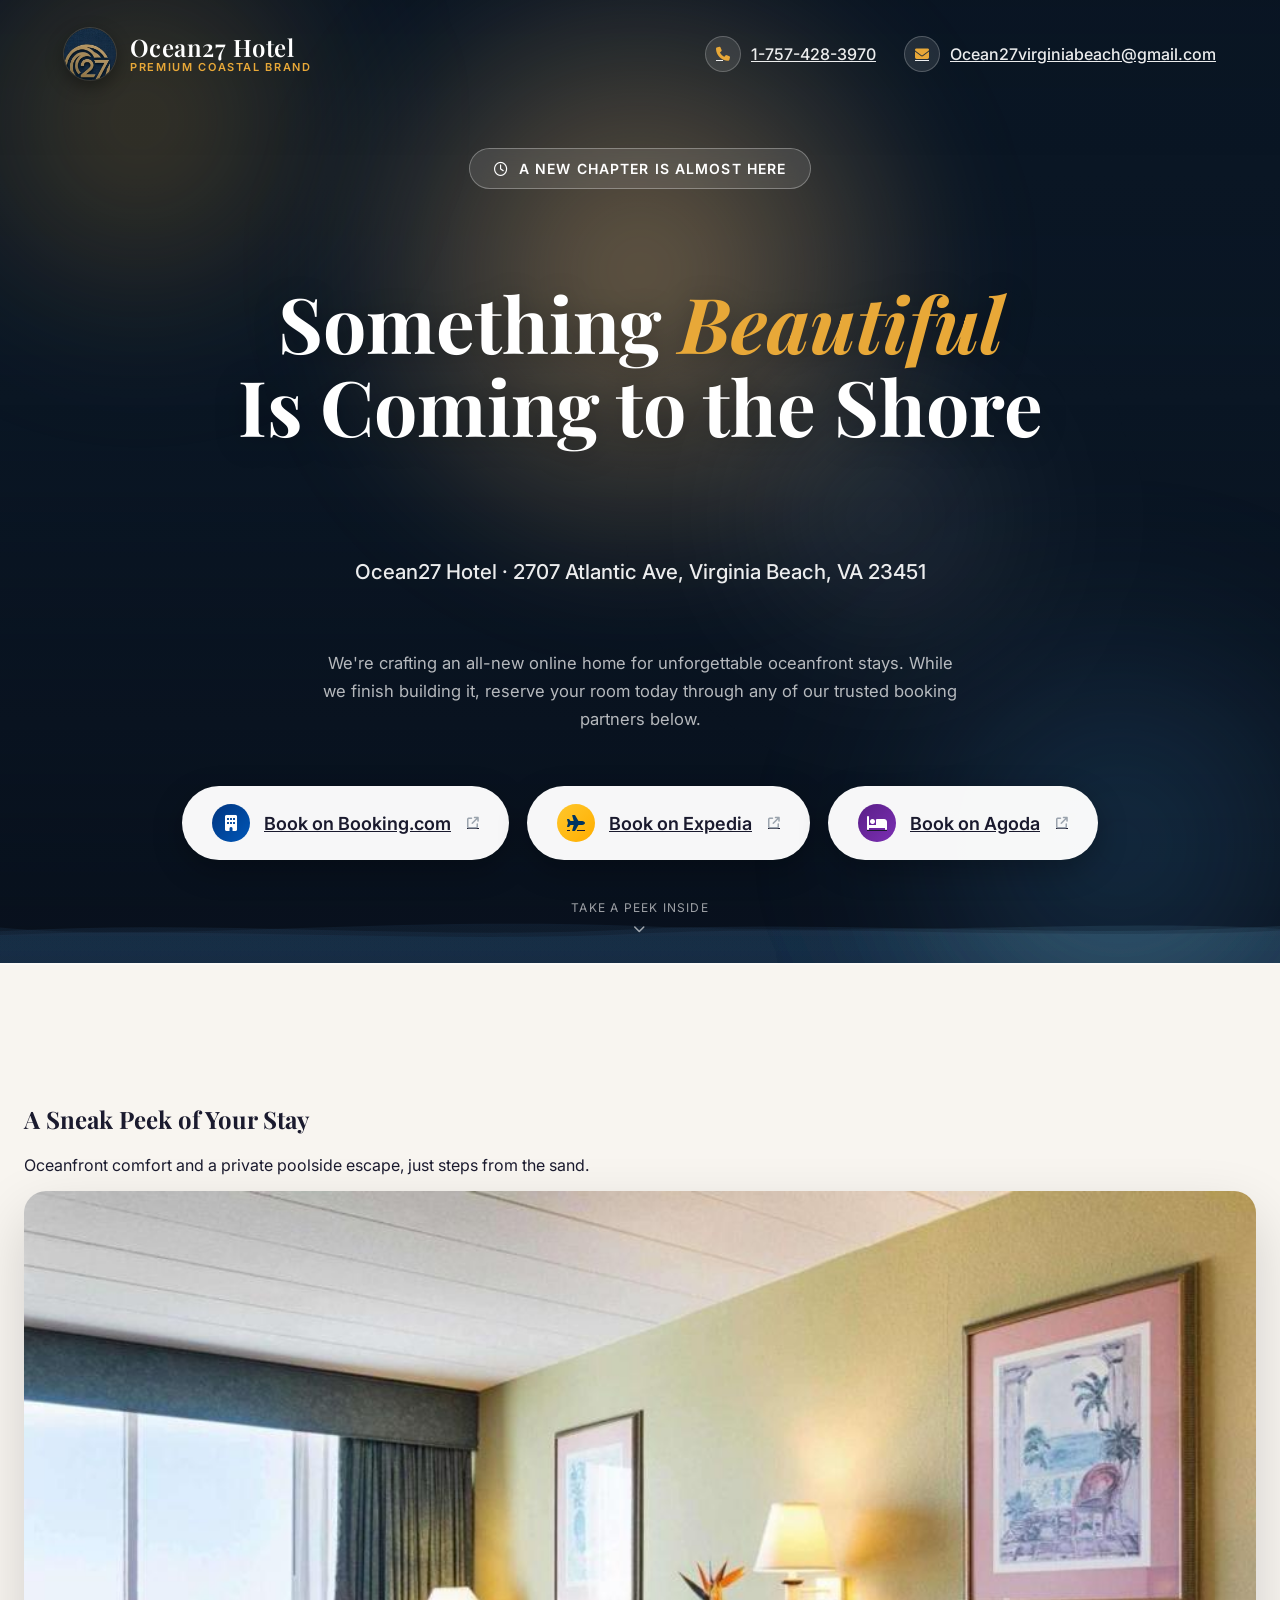
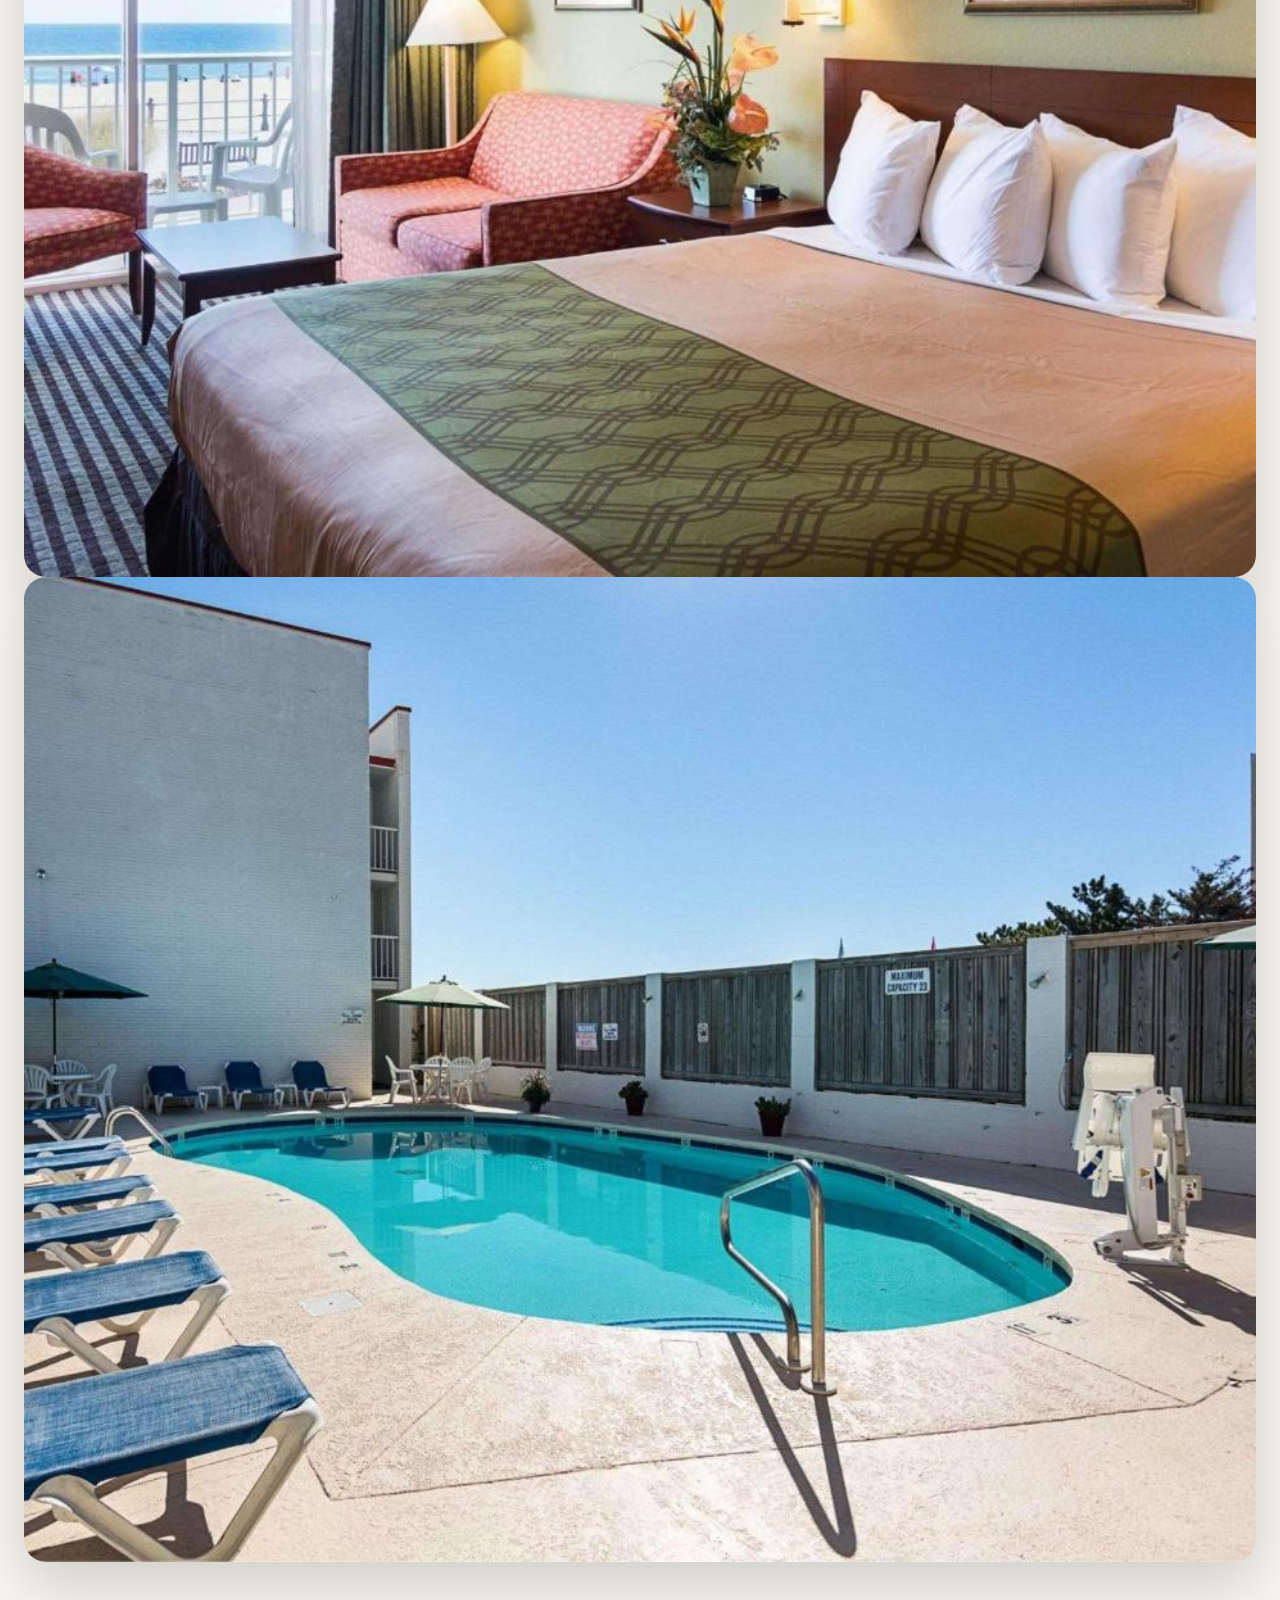
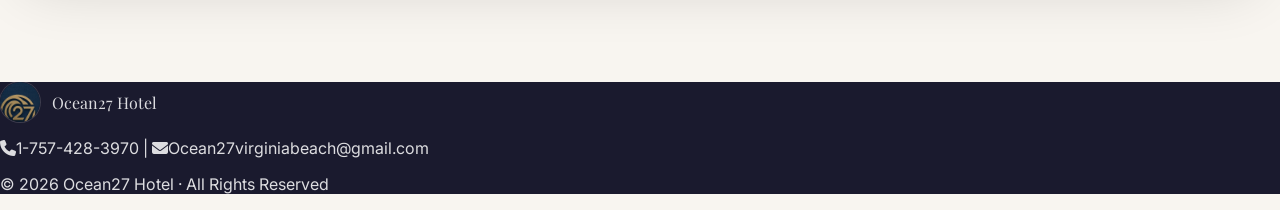
==== coming-soon.html @ dec9ed4b "Initial commit: Ocean27 Hotel website Static multi-page hotel site (home, rooms, facilities, house r" ====
<!DOCTYPE html>
<html lang="en">
<head>
  <meta charset="UTF-8" />
  <meta name="viewport" content="width=device-width, initial-scale=1.0" />
  <title>Coming Soon | Ocean27 Hotel</title>
  <meta name="description" content="Ocean27 Hotel's new website is coming soon. Book your stay today on Booking.com, Expedia, or Agoda." />

  <link rel="preconnect" href="https://fonts.googleapis.com">
  <link rel="preconnect" href="https://images.unsplash.com">
  <link href="https://fonts.googleapis.com/css2?family=Playfair+Display:wght@500;600;700&family=Inter:wght@400;500;600;700&display=swap" rel="stylesheet">
  <link rel="stylesheet" href="https://cdnjs.cloudflare.com/ajax/libs/font-awesome/6.5.1/css/all.min.css">
  <script src="https://cdn.tailwindcss.com"></script>
  <link rel="stylesheet" href="css/style.css">

  <style>
    html, body { overflow-x: hidden; max-width: 100%; }

    /* ---------- Hero ---------- */
    .cs-hero {
      position: relative;
      min-height: 100vh;
      display: flex;
      flex-direction: column;
      background: #0c1c2c;
    }
    .cs-hero-media {
      position: absolute;
      inset: 0;
      width: 100%;
      height: 100%;
      object-fit: cover;
      animation: csKenBurns 24s ease-in-out infinite alternate;
      will-change: transform;
    }
    @keyframes csKenBurns {
      0%   { transform: scale(1) translate(0, 0); }
      100% { transform: scale(1.12) translate(-1.5%, -1.5%); }
    }
    .cs-hero-overlay {
      position: absolute;
      inset: 0;
      background: linear-gradient(180deg, rgba(8,16,28,0.55) 0%, rgba(8,16,28,0.45) 35%, rgba(8,16,28,0.75) 75%, rgba(8,16,28,0.94) 100%);
    }

    /* ---------- Animated background blobs ---------- */
    .cs-blobs {
      position: absolute;
      inset: 0;
      overflow: hidden;
      z-index: 1;
      pointer-events: none;
    }
    .cs-blob {
      position: absolute;
      border-radius: 50%;
      filter: blur(60px);
      opacity: 0.45;
      mix-blend-mode: screen;
    }
    .cs-blob-gold {
      width: 480px;
      height: 480px;
      background: radial-gradient(circle, rgba(232,168,56,0.55), transparent 70%);
      top: -120px;
      left: -100px;
      animation: csDriftA 26s ease-in-out infinite alternate;
    }
    .cs-blob-blue {
      width: 560px;
      height: 560px;
      background: radial-gradient(circle, rgba(64,140,200,0.5), transparent 70%);
      bottom: -160px;
      right: -120px;
      animation: csDriftB 30s ease-in-out infinite alternate;
    }
    .cs-blob-soft {
      width: 360px;
      height: 360px;
      background: radial-gradient(circle, rgba(255,255,255,0.25), transparent 70%);
      top: 35%;
      left: 55%;
      animation: csDriftC 22s ease-in-out infinite alternate;
    }
    @keyframes csDriftA {
      0%   { transform: translate(0, 0) scale(1); }
      100% { transform: translate(80px, 60px) scale(1.15); }
    }
    @keyframes csDriftB {
      0%   { transform: translate(0, 0) scale(1); }
      100% { transform: translate(-70px, -50px) scale(1.1); }
    }
    @keyframes csDriftC {
      0%   { transform: translate(0, 0) scale(1); }
      100% { transform: translate(-60px, 40px) scale(1.2); }
    }

    /* ---------- Floating particles ---------- */
    .cs-particles {
      position: absolute;
      inset: 0;
      z-index: 2;
      pointer-events: none;
      overflow: hidden;
    }
    .cs-particle {
      position: absolute;
      bottom: -20px;
      width: 5px;
      height: 5px;
      border-radius: 50%;
      background: rgba(255, 255, 255, 0.55);
      box-shadow: 0 0 6px 1px rgba(255,255,255,0.4);
      animation: csFloatUp linear infinite;
    }
    @keyframes csFloatUp {
      0% { transform: translateY(0) translateX(0); opacity: 0; }
      8% { opacity: 0.8; }
      90% { opacity: 0.5; }
      100% { transform: translateY(-110vh) translateX(20px); opacity: 0; }
    }

    /* ---------- Flowing water waves ---------- */
    .cs-waves {
      position: absolute;
      left: 0;
      bottom: -2px;
      width: 100%;
      height: 90px;
      z-index: 3;
      overflow: hidden;
      pointer-events: none;
      mix-blend-mode: soft-light;
    }
    .cs-wave-track {
      position: absolute;
      bottom: 0;
      left: 0;
      width: 200%;
      height: 100%;
      display: flex;
      will-change: transform;
    }
    .cs-wave-track svg {
      width: 50%;
      height: 100%;
      flex-shrink: 0;
      display: block;
    }
    .cs-wave-back {
      opacity: 0.3;
      animation: csWaveScrollSlow 26s linear infinite;
    }
    .cs-wave-mid {
      opacity: 0.35;
      animation: csWaveScroll 17s linear infinite reverse;
    }
    .cs-wave-front {
      opacity: 0.45;
      animation: csWaveScrollSlow 11s linear infinite;
    }
    @keyframes csWaveScroll {
      from { transform: translateX(0); }
      to   { transform: translateX(-50%); }
    }
    @keyframes csWaveScrollSlow {
      from { transform: translateX(0); }
      to   { transform: translateX(-50%); }
    }

    body.cs-paused .cs-wave-track { animation-play-state: paused !important; }
    @media (prefers-reduced-motion: reduce) {
      .cs-wave-track { animation: none !important; }
    }
    @media (max-width: 640px) {
      .cs-waves { height: 90px; }
    }

    /* ---------- Glow pulse (Dribbble-style breathing light) ---------- */
    .cs-glow {
      position: absolute;
      top: 28%;
      left: 50%;
      width: 760px;
      height: 760px;
      transform: translate(-50%, -50%) scale(1);
      background: radial-gradient(circle, rgba(255, 198, 120, 0.4), transparent 62%);
      filter: blur(50px);
      z-index: 1;
      pointer-events: none;
      animation: csGlowPulse 9s ease-in-out infinite;
      will-change: transform, opacity;
    }
    @keyframes csGlowPulse {
      0%, 100% { transform: translate(-50%, -50%) scale(1); opacity: 0.55; }
      50%      { transform: translate(-50%, -50%) scale(1.18); opacity: 0.9; }
    }

    body.cs-paused .cs-hero-media,
    body.cs-paused .cs-blob,
    body.cs-paused .cs-particle,
    body.cs-paused .cs-glow {
      animation-play-state: paused !important;
    }

    @media (prefers-reduced-motion: reduce) {
      .cs-hero-media, .cs-blob, .cs-particle, .cs-glow { animation: none !important; }
    }

    @media (max-width: 640px) {
      .cs-blob { filter: blur(36px); }
      .cs-blob-soft { display: none; }
      .cs-glow { width: 480px; height: 480px; filter: blur(34px); }
    }

    /* ---------- Top bar ---------- */
    .cs-topbar {
      position: relative;
      z-index: 20;
      display: flex;
      align-items: center;
      justify-content: space-between;
      padding: 28px 5vw;
    }
    .cs-brand {
      display: flex;
      align-items: center;
      gap: 14px;
    }
    .cs-brand-icon {
      width: 52px;
      height: 52px;
      border-radius: 50%;
      box-shadow: 0 6px 18px rgba(0,0,0,0.4), 0 0 0 1px rgba(255,255,255,0.15);
      flex-shrink: 0;
    }
    .cs-brand-name {
      font-family: 'Playfair Display', serif;
      font-size: 24px;
      font-weight: 600;
      color: #fff;
      letter-spacing: 0.02em;
      line-height: 1.1;
    }
    .cs-brand-tagline {
      font-size: 11px;
      text-transform: uppercase;
      letter-spacing: 0.15em;
      color: var(--gold);
      font-weight: 600;
    }
    .cs-topbar-contact {
      display: flex;
      align-items: center;
      gap: 28px;
    }
    .cs-topbar-item {
      display: flex;
      align-items: center;
      gap: 10px;
      color: rgba(255,255,255,0.92);
      font-size: 16px;
      font-weight: 500;
      white-space: nowrap;
    }
    .cs-topbar-icon {
      width: 36px;
      height: 36px;
      border-radius: 50%;
      background: rgba(255,255,255,0.1);
      border: 1px solid rgba(255,255,255,0.22);
      display: flex;
      align-items: center;
      justify-content: center;
      color: var(--gold);
      font-size: 14px;
      flex-shrink: 0;
    }

    /* ---------- Hero center content ---------- */
    .cs-hero-main {
      position: relative;
      z-index: 10;
      flex: 1;
      display: flex;
      flex-direction: column;
      align-items: center;
      justify-content: center;
      text-align: center;
      padding: 40px 24px;
      gap: 28px;
    }
    .cs-badge {
      display: inline-flex;
      align-items: center;
      gap: 10px;
      background: rgba(255,255,255,0.1);
      border: 1px solid rgba(255,255,255,0.3);
      color: #fff;
      padding: 11px 24px;
      border-radius: 50px;
      font-size: 14px;
      font-weight: 600;
      letter-spacing: 0.08em;
      text-transform: uppercase;
      backdrop-filter: blur(8px);
    }
    .cs-headline {
      font-family: 'Playfair Display', serif;
      color: #fff;
      font-weight: 700;
      line-height: 1.08;
      font-size: clamp(40px, 6vw, 84px);
      max-width: 1000px;
      text-shadow: 0 4px 30px rgba(0,0,0,0.3);
    }
    .cs-headline em {
      font-style: italic;
      color: var(--gold);
    }
    .cs-subline {
      color: rgba(255,255,255,0.92);
      font-size: clamp(18px, 1.6vw, 24px);
      font-weight: 500;
      max-width: 720px;
    }
    .cs-desc {
      color: rgba(255,255,255,0.7);
      font-size: clamp(16px, 1.3vw, 19px);
      max-width: 640px;
      line-height: 1.7;
    }

    .cs-channels {
      display: flex;
      flex-wrap: wrap;
      justify-content: center;
      gap: 18px;
      margin-top: 8px;
    }
    .cs-channel-btn {
      display: flex;
      align-items: center;
      gap: 14px;
      background: rgba(255,255,255,0.97);
      color: var(--dark);
      padding: 18px 30px;
      border-radius: 50px;
      font-weight: 600;
      font-size: 18px;
      transition: transform 0.25s ease, box-shadow 0.25s ease;
      box-shadow: 0 10px 30px rgba(0,0,0,0.28);
    }
    .cs-channel-btn:hover {
      transform: translateY(-4px);
      box-shadow: 0 18px 40px rgba(0,0,0,0.32);
    }
    .cs-channel-icon {
      width: 38px;
      height: 38px;
      border-radius: 50%;
      display: flex;
      align-items: center;
      justify-content: center;
      font-size: 16px;
      color: #fff;
      flex-shrink: 0;
    }
    .icon-bdc { background: linear-gradient(135deg, #003580, #0057b8); }
    .icon-expedia { background: linear-gradient(135deg, #ffc72c, #ffae00); color: #00355f; }
    .icon-agoda { background: linear-gradient(135deg, #5a1f88, #7b2fb3); }
    .cs-channel-arrow {
      font-size: 12px;
      color: #9aa3ad;
      margin-left: 2px;
    }

    .cs-scroll-cue {
      position: relative;
      z-index: 10;
      display: flex;
      flex-direction: column;
      align-items: center;
      gap: 8px;
      color: rgba(255,255,255,0.6);
      font-size: 12px;
      letter-spacing: 0.1em;
      text-transform: uppercase;
      padding-bottom: 28px;
    }
    .cs-scroll-cue i { animation: csBounce 2s ease-in-out infinite; }
    @keyframes csBounce {
      0%, 100% { transform: translateY(0); }
      50% { transform: translateY(6px); }
    }

    /* ---------- Gallery ---------- */
    .cs-gallery {
      padding: 120px 24px;
      background: var(--sand);
    }
    .cs-photo {
      border-radius: 22px;
      overflow: hidden;
      box-shadow: 0 24px 60px rgba(0,0,0,0.16);
    }
    .cs-photo img {
      width: 100%;
      height: 100%;
      object-fit: cover;
      display: block;
      transition: transform 0.5s ease;
    }
    .cs-photo:hover img { transform: scale(1.05); }

    /* ---------- Footer ---------- */
    .cs-footer-brand {
      display: flex;
      align-items: center;
      gap: 12px;
    }
    .cs-footer-icon {
      width: 40px;
      height: 40px;
      border-radius: 50%;
      box-shadow: 0 0 0 1px rgba(255,255,255,0.15);
    }

    @media (max-width: 768px) {
      .cs-topbar { flex-direction: column; gap: 18px; padding: 24px 6vw; }
      .cs-topbar-contact { flex-direction: column; gap: 12px; }
    }
  </style>
</head>
<body>

  <!-- ===================== HERO ===================== -->
  <section class="cs-hero">
    <img
      src="https://images.unsplash.com/photo-1507525428034-b723cf961d3e?w=1600"
      srcset="https://images.unsplash.com/photo-1507525428034-b723cf961d3e?w=800 800w,
              https://images.unsplash.com/photo-1507525428034-b723cf961d3e?w=1600 1600w,
              https://images.unsplash.com/photo-1507525428034-b723cf961d3e?w=2400 2400w"
      sizes="100vw"
      alt="Ocean27 Hotel oceanfront view in Virginia Beach"
      class="cs-hero-media"
      width="1600"
      height="950"
      fetchpriority="high"
      decoding="async"
    />
    <div class="cs-hero-overlay"></div>
    <div class="cs-glow" aria-hidden="true"></div>

    <div class="cs-blobs" aria-hidden="true">
      <span class="cs-blob cs-blob-gold"></span>
      <span class="cs-blob cs-blob-blue"></span>
      <span class="cs-blob cs-blob-soft"></span>
    </div>
    <div class="cs-particles" id="csParticles" aria-hidden="true"></div>

    <!-- Top bar: brand left, contact right -->
    <div class="cs-topbar">
      <div class="cs-brand">
        <img src="images/logo-icon.png" alt="Ocean27 Hotel" class="cs-brand-icon" />
        <div>
          <div class="cs-brand-name">Ocean27 Hotel</div>
          <div class="cs-brand-tagline">Premium Coastal Brand</div>
        </div>
      </div>
      <div class="cs-topbar-contact">
        <a href="tel:+17574283970" class="cs-topbar-item">
          <span class="cs-topbar-icon"><i class="fa-solid fa-phone"></i></span>
          1-757-428-3970
        </a>
        <a href="mailto:Ocean27virginiabeach@gmail.com" class="cs-topbar-item">
          <span class="cs-topbar-icon"><i class="fa-solid fa-envelope"></i></span>
          Ocean27virginiabeach@gmail.com
        </a>
      </div>
    </div>

    <!-- Center content -->
    <div class="cs-hero-main" data-aos="fade-up">
      <span class="cs-badge"><i class="fa-regular fa-clock"></i> A New Chapter Is Almost Here</span>

      <h1 class="cs-headline">Something <em>Beautiful</em><br />Is Coming to the Shore</h1>

      <p class="cs-subline">Ocean27 Hotel &middot; 2707 Atlantic Ave, Virginia Beach, VA 23451</p>

      <p class="cs-desc">
        We're crafting an all-new online home for unforgettable oceanfront stays. While we finish building it,
        reserve your room today through any of our trusted booking partners below.
      </p>

      <div class="cs-channels">
        <a href="https://www.booking.com/hotel/us/econo-lodge-on-the-ocean.html" target="_blank" rel="noopener noreferrer" class="cs-channel-btn">
          <span class="cs-channel-icon icon-bdc"><i class="fa-solid fa-building"></i></span>
          Book on Booking.com
          <i class="fa-solid fa-arrow-up-right-from-square cs-channel-arrow"></i>
        </a>
        <a href="https://www.expedia.ca/Virginia-Beach-Hotels-Econo-Lodge-Virginia-Beach-On-The-Ocean.h14028.Hotel-Information" target="_blank" rel="noopener noreferrer" class="cs-channel-btn">
          <span class="cs-channel-icon icon-expedia"><i class="fa-solid fa-plane"></i></span>
          Book on Expedia
          <i class="fa-solid fa-arrow-up-right-from-square cs-channel-arrow"></i>
        </a>
        <a href="https://www.agoda.com/en-ca/econo-lodge-virginia-beach-on-the-ocean_2/hotel/virginia-beach-va-us.html" target="_blank" rel="noopener noreferrer" class="cs-channel-btn">
          <span class="cs-channel-icon icon-agoda"><i class="fa-solid fa-bed"></i></span>
          Book on Agoda
          <i class="fa-solid fa-arrow-up-right-from-square cs-channel-arrow"></i>
        </a>
      </div>
    </div>

    <div class="cs-scroll-cue">
      Take a Peek Inside
      <i class="fa-solid fa-chevron-down"></i>
    </div>

    <!-- Flowing water effect -->
    <div class="cs-waves" aria-hidden="true">
      <div class="cs-wave-track cs-wave-back">
        <svg viewBox="0 0 1200 120" preserveAspectRatio="none"><path d="M0,70 C150,90 350,55 600,68 C850,82 1050,58 1200,72 L1200,120 L0,120 Z" fill="#ffffff"></path></svg>
        <svg viewBox="0 0 1200 120" preserveAspectRatio="none"><path d="M0,70 C150,90 350,55 600,68 C850,82 1050,58 1200,72 L1200,120 L0,120 Z" fill="#ffffff"></path></svg>
      </div>
      <div class="cs-wave-track cs-wave-mid">
        <svg viewBox="0 0 1200 120" preserveAspectRatio="none"><path d="M0,75 C200,58 400,88 600,72 C800,60 1000,86 1200,68 L1200,120 L0,120 Z" fill="#ffffff"></path></svg>
        <svg viewBox="0 0 1200 120" preserveAspectRatio="none"><path d="M0,75 C200,58 400,88 600,72 C800,60 1000,86 1200,68 L1200,120 L0,120 Z" fill="#ffffff"></path></svg>
      </div>
      <div class="cs-wave-track cs-wave-front">
        <svg viewBox="0 0 1200 120" preserveAspectRatio="none"><path d="M0,80 C180,68 420,92 600,78 C780,65 1020,88 1200,74 L1200,120 L0,120 Z" fill="#ffffff"></path></svg>
        <svg viewBox="0 0 1200 120" preserveAspectRatio="none"><path d="M0,80 C180,68 420,92 600,78 C780,65 1020,88 1200,74 L1200,120 L0,120 Z" fill="#ffffff"></path></svg>
      </div>
    </div>
  </section>

  <!-- ===================== GALLERY ===================== -->
  <section class="cs-gallery">
    <div class="max-w-5xl mx-auto text-center mb-16" data-aos="fade-up">
      <h2 class="font-display text-4xl md:text-5xl text-[var(--blue)] mb-5">A Sneak Peek of Your Stay</h2>
      <p class="text-gray-600 text-xl max-w-2xl mx-auto">Oceanfront comfort and a private poolside escape, just steps from the sand.</p>
    </div>
    <div class="max-w-5xl mx-auto grid grid-cols-1 md:grid-cols-2 gap-10">
      <div class="cs-photo aspect-[4/3]" data-aos="fade-up">
        <img src="images/room.jpg" alt="Ocean27 Hotel oceanfront room" />
      </div>
      <div class="cs-photo aspect-[4/3]" data-aos="fade-up" data-aos-delay="100">
        <img src="images/pool.jpg" alt="Ocean27 Hotel poolside area" />
      </div>
    </div>
  </section>

  <!-- ===================== FOOTER ===================== -->
  <footer class="footer">
    <div class="max-w-[1600px] mx-auto px-6 py-14 flex flex-col items-center text-center gap-4">
      <div class="cs-footer-brand">
        <img src="images/logo-icon.png" alt="Ocean27 Hotel" class="cs-footer-icon" />
        <span class="font-display text-xl text-white">Ocean27 Hotel</span>
      </div>
      <p class="text-lg text-white/80">
        <i class="fa-solid fa-phone mr-2"></i>1-757-428-3970
        <span class="mx-3 text-white/30">|</span>
        <i class="fa-solid fa-envelope mr-2"></i>Ocean27virginiabeach@gmail.com
      </p>
      <p class="text-sm text-white/50 mt-2">© <span class="copyright-year">2026</span> Ocean27 Hotel &middot; All Rights Reserved</p>
    </div>
  </footer>

  <script src="https://unpkg.com/aos@2.3.1/dist/aos.js"></script>
  <script>
    if (window.AOS) AOS.init({ duration: 800, once: true, easing: "ease-out-cubic" });
    document.querySelectorAll(".copyright-year").forEach((el) => { el.textContent = new Date().getFullYear(); });

    // ---------- Floating particles (fewer on small/low-power screens) ----------
    const particleField = document.getElementById("csParticles");
    const prefersReducedMotion = window.matchMedia("(prefers-reduced-motion: reduce)").matches;

    if (particleField && !prefersReducedMotion) {
      const count = window.innerWidth < 640 ? 10 : window.innerWidth < 1024 ? 16 : 22;
      for (let i = 0; i < count; i++) {
        const p = document.createElement("span");
        p.className = "cs-particle";
        p.style.left = `${Math.random() * 100}%`;
        p.style.width = p.style.height = `${3 + Math.random() * 4}px`;
        p.style.animationDuration = `${14 + Math.random() * 12}s`;
        p.style.animationDelay = `${Math.random() * 14}s`;
        particleField.appendChild(p);
      }
    }

    // ---------- Pause decorative animations when tab is hidden (saves battery/CPU) ----------
    document.addEventListener("visibilitychange", () => {
      document.body.classList.toggle("cs-paused", document.hidden);
    });
  </script>
</body>
</html>
---- css/style.css ----
:root {
  --blue: #1a3c5e;
  --gold: #e8a838;
  --sand: #f8f5f0;
  --dark: #1a1a2e;
  --ease-fluid: cubic-bezier(0.32, 0.72, 0, 1);
  --ease-spring: cubic-bezier(0.16, 1, 0.3, 1);
}

* {
  box-sizing: border-box;
}

/* ---------- Scroll-following background ---------- */
#scrollBg {
  position: fixed;
  inset: 0;
  z-index: 45;
  overflow: hidden;
  pointer-events: none;
  mix-blend-mode: soft-light;
}

.scroll-blob {
  position: absolute;
  border-radius: 50%;
  filter: blur(90px);
  opacity: 0.55;
  will-change: transform;
  transition: transform 0.2s linear;
}

.blob-gold {
  top: -10%;
  left: -10%;
  width: 38vw;
  height: 38vw;
  background: var(--gold);
}

.blob-blue {
  bottom: -15%;
  right: -10%;
  width: 42vw;
  height: 42vw;
  background: var(--blue);
}

@media (prefers-reduced-motion: reduce) {
  .scroll-blob {
    transition: none;
  }
}

html {
  scroll-behavior: smooth;
}

body {
  font-family: "Inter", system-ui, sans-serif;
  color: var(--dark);
  background: var(--sand);
  margin: 0;
}

h1, h2, h3, h4,
.font-display {
  font-family: "Playfair Display", Georgia, serif;
}

/* ---------- Navbar ---------- */
.navbar {
  position: fixed;
  top: 0;
  left: 0;
  right: 0;
  z-index: 60;
  background: rgba(255, 255, 255, 0.85);
  backdrop-filter: blur(16px);
  padding: 32px 0;
  transition: all 450ms var(--ease-fluid);
  border-bottom: 1px solid transparent;
}

.navbar.scrolled {
  background: var(--blue);
  padding: 18px 0;
  box-shadow: 0 10px 30px -10px rgba(0, 0, 0, 0.35);
}

.navbar.scrolled .nav-link,
.navbar.scrolled .nav-logo {
  color: #fff;
}

.navbar.scrolled .nav-phone {
  color: rgba(255, 255, 255, 0.85);
}

.nav-logo {
  font-family: "Playfair Display", serif;
  font-size: 28px;
  font-weight: 600;
  color: var(--blue);
  transition: color 300ms var(--ease-fluid);
}

.nav-link {
  position: relative;
  font-size: 16px;
  font-weight: 500;
  color: var(--dark);
  padding: 8px 3px;
  transition: color 300ms var(--ease-fluid);
}

.nav-link::after {
  content: "";
  position: absolute;
  left: 0;
  bottom: -4px;
  height: 2px;
  width: 0;
  background: var(--gold);
  transition: width 350ms var(--ease-fluid);
}

.nav-link:hover::after {
  width: 100%;
}

.nav-link.active::after {
  width: 100%;
}

button,
.btn,
.field-input,
.dp-day:not(.dp-disabled),
.gallery-img,
.lightbox-btn,
.social-icon,
select,
a.btn {
  cursor: pointer;
}

.btn {
  display: inline-flex;
  align-items: center;
  gap: 10px;
  border-radius: 50px;
  font-size: 14px;
  font-weight: 600;
  letter-spacing: 0.02em;
  padding: 13px 26px;
  transition: transform 450ms var(--ease-fluid), box-shadow 450ms var(--ease-fluid), background 300ms var(--ease-fluid);
}

.btn:hover {
  filter: brightness(1.05);
}

.btn:focus-visible,
button:focus-visible,
.field-input:focus-visible {
  outline: 2px solid var(--gold);
  outline-offset: 2px;
}

.btn.border:hover {
  background: rgba(26, 60, 94, 0.06);
}

.btn:active {
  transform: scale(0.97);
}

.btn-gold {
  background: var(--gold);
  color: var(--dark);
  box-shadow: 0 10px 25px -10px rgba(232, 168, 56, 0.6);
}

.btn-gold:hover {
  box-shadow: 0 16px 35px -10px rgba(232, 168, 56, 0.75);
  transform: translateY(-2px);
}

.btn-outline {
  background: transparent;
  border: 1.5px solid rgba(255, 255, 255, 0.7);
  color: #fff;
}

.btn-outline:hover {
  background: rgba(255, 255, 255, 0.12);
  transform: translateY(-2px);
}

.btn-icon {
  width: 30px;
  height: 30px;
  border-radius: 50%;
  background: rgba(0, 0, 0, 0.08);
  display: inline-flex;
  align-items: center;
  justify-content: center;
  transition: transform 450ms var(--ease-fluid);
}

.btn-gold .btn-icon {
  background: rgba(0, 0, 0, 0.12);
}

.btn:hover .btn-icon {
  transform: translate(2px, -2px);
}

/* Mobile menu */
.mobile-menu {
  max-height: 0;
  overflow: hidden;
  transition: max-height 500ms var(--ease-spring);
}

.mobile-menu.open {
  max-height: 420px;
}

.hamburger-line {
  display: block;
  width: 24px;
  height: 2px;
  background: var(--dark);
  transition: transform 400ms var(--ease-fluid), opacity 400ms var(--ease-fluid);
}

.navbar.scrolled .hamburger-line {
  background: #fff;
}

.hamburger.open .line-1 {
  transform: translateY(7px) rotate(45deg);
}

.hamburger.open .line-2 {
  opacity: 0;
}

.hamburger.open .line-3 {
  transform: translateY(-7px) rotate(-45deg);
}

/* ---------- Double-bezel card shell ---------- */
.bezel {
  background: rgba(26, 60, 94, 0.04);
  border: 1px solid rgba(26, 60, 94, 0.08);
  border-radius: 24px;
  padding: 8px;
}

.bezel-inner {
  border-radius: 16px;
  background: #fff;
  box-shadow: inset 0 1px 1px rgba(255, 255, 255, 0.6);
  overflow: hidden;
}

.card-hover {
  transition: transform 500ms var(--ease-fluid), box-shadow 500ms var(--ease-fluid);
}

.card-hover:hover {
  transform: translateY(-8px);
  box-shadow: 0 30px 60px -25px rgba(26, 26, 46, 0.35);
}

/* ---------- Hero ---------- */
.hero {
  position: relative;
  min-height: 100vh;
  display: flex;
  align-items: center;
  overflow: hidden;
}

.hero-media {
  position: absolute;
  inset: 0;
  width: 100%;
  height: 100%;
  object-fit: cover;
}

.hero-overlay {
  position: absolute;
  inset: 0;
  background: linear-gradient(to bottom, rgba(0,0,0,0.15) 0%, rgba(0,0,0,0.45) 55%, rgba(0,0,0,0.8) 88%, rgba(0,0,0,0.92) 100%);
}

.hero-badge {
  display: inline-flex;
  align-items: center;
  gap: 8px;
  border-radius: 50px;
  padding: 8px 18px;
  font-size: 12px;
  letter-spacing: 0.12em;
  text-transform: uppercase;
  color: #fff;
  background: rgba(255, 255, 255, 0.1);
  border: 1px solid rgba(255, 255, 255, 0.25);
  backdrop-filter: blur(8px);
}

/* ---------- Booking bar ---------- */
.booking-bar {
  position: relative;
  z-index: 20;
  background: #fff;
  border-radius: 24px;
  box-shadow: 0 40px 80px -30px rgba(26, 26, 46, 0.45);
  margin: 28px auto 0;
  padding: 40px 28px 28px;
  border-top: 3px solid var(--gold);
}

@media (min-width: 769px) {
  .booking-bar {
    margin-top: -90px;
  }
}

@media (max-width: 768px) {
  .booking-bar {
    border-radius: 18px;
  }
}

.field-label {
  font-size: 11px;
  text-transform: uppercase;
  letter-spacing: 0.1em;
  color: rgba(26, 26, 46, 0.55);
  margin-bottom: 6px;
  display: block;
}

.field-input {
  width: 100%;
  border: 1.5px solid rgba(26, 26, 46, 0.12);
  border-radius: 12px;
  padding: 11px 14px;
  font-family: "Inter", sans-serif;
  font-size: 14px;
  color: var(--dark);
  background: var(--sand);
  transition: border-color 300ms var(--ease-fluid);
}

.field-input:focus {
  outline: none;
  border-color: var(--gold);
}

/* ---------- Score badge ---------- */
.score-badge {
  display: inline-flex;
  flex-direction: column;
  align-items: center;
  justify-content: center;
  background: var(--blue);
  color: #fff;
  border-radius: 12px;
  padding: 8px 14px;
  min-width: 56px;
}

/* ---------- Review cards ---------- */
.review-card {
  position: relative;
  background: #fff;
  border-radius: 20px;
  padding: 32px 28px 26px;
  box-shadow: 0 20px 45px -28px rgba(26, 26, 46, 0.25);
  transition: transform 450ms var(--ease-fluid), box-shadow 450ms var(--ease-fluid);
}

.review-card:hover {
  transform: translateY(-6px);
  box-shadow: 0 30px 60px -25px rgba(26, 26, 46, 0.3);
}

.review-quote-icon {
  position: absolute;
  top: 22px;
  right: 26px;
  font-size: 22px;
  color: rgba(232, 168, 56, 0.25);
}

.review-author {
  display: flex;
  align-items: center;
  gap: 12px;
  border-top: 1px solid rgba(26, 26, 46, 0.06);
  padding-top: 16px;
}

.review-avatar {
  width: 38px;
  height: 38px;
  border-radius: 50%;
  background: var(--blue);
  color: #fff;
  font-family: "Playfair Display", serif;
  font-weight: 600;
  display: flex;
  align-items: center;
  justify-content: center;
  flex-shrink: 0;
}

/* ---------- Footer ---------- */
.footer {
  background: var(--dark);
  color: rgba(255, 255, 255, 0.85);
}

.footer a {
  transition: color 300ms var(--ease-fluid);
}

.footer a:hover {
  color: var(--gold);
}

.social-icon {
  width: 38px;
  height: 38px;
  border-radius: 50%;
  background: rgba(255, 255, 255, 0.08);
  display: inline-flex;
  align-items: center;
  justify-content: center;
  transition: background 300ms var(--ease-fluid), transform 400ms var(--ease-fluid);
}

.social-icon:hover {
  background: var(--gold);
  color: var(--dark);
  transform: translateY(-3px);
}

/* ---------- Page hero banner (subpages) ---------- */
.page-banner {
  position: relative;
  margin-top: 0;
  height: 46vh;
  min-height: 320px;
  display: flex;
  align-items: center;
  justify-content: center;
  overflow: hidden;
}

.page-banner img {
  position: absolute;
  inset: 0;
  width: 100%;
  height: 100%;
  object-fit: cover;
}

.page-banner .hero-overlay {
  background: linear-gradient(to bottom, rgba(26,26,46,0.55), rgba(26,26,46,0.75));
}

/* ---------- Pills ---------- */
.pill {
  display: inline-flex;
  align-items: center;
  gap: 8px;
  border-radius: 50px;
  padding: 8px 16px;
  font-size: 13px;
  font-weight: 500;
  background: rgba(26, 60, 94, 0.06);
  color: var(--blue);
  border: 1px solid rgba(26, 60, 94, 0.12);
}

.pill-card {
  background: #fff;
  border-radius: 50px;
  padding: 4px;
  display: inline-flex;
}

/* ---------- Facility cards ---------- */
.facility-card {
  background: #fff;
  border: 1px solid rgba(26, 60, 94, 0.08);
  border-radius: 18px;
  padding: 28px 12px;
  text-align: center;
  transition: transform 450ms var(--ease-fluid), box-shadow 450ms var(--ease-fluid);
}

.facility-card:hover {
  transform: translateY(-4px);
  box-shadow: 0 20px 40px -20px rgba(26, 60, 94, 0.25);
}

.facility-icon {
  display: inline-flex;
  align-items: center;
  justify-content: center;
  width: 52px;
  height: 52px;
  border-radius: 50%;
  background: rgba(232, 168, 56, 0.12);
  color: var(--gold);
  font-size: 19px;
  margin-bottom: 14px;
}

.facility-card p {
  font-size: 14px;
  font-weight: 500;
  color: var(--blue);
}

/* ---------- Gallery + Lightbox ---------- */
.gallery-img {
  transition: transform 500ms var(--ease-fluid);
}

.gallery-img:hover {
  transform: scale(1.04);
}

.lightbox {
  position: fixed;
  inset: 0;
  z-index: 100;
  background: rgba(10, 12, 20, 0.92);
  display: none;
  align-items: center;
  justify-content: center;
}

.lightbox.open {
  display: flex;
}

.lightbox img {
  max-width: 88vw;
  max-height: 82vh;
  border-radius: 12px;
  opacity: 0;
  transform: scale(0.96);
  transition: opacity 350ms var(--ease-fluid), transform 350ms var(--ease-fluid);
}

.lightbox.open img {
  opacity: 1;
  transform: scale(1);
}

.lightbox-btn {
  position: absolute;
  width: 46px;
  height: 46px;
  border-radius: 50%;
  background: rgba(255, 255, 255, 0.1);
  color: #fff;
  display: flex;
  align-items: center;
  justify-content: center;
  transition: background 300ms var(--ease-fluid), transform 300ms var(--ease-fluid);
}

.lightbox-btn:hover {
  background: var(--gold);
  color: var(--dark);
}

.lightbox-close { top: 24px; right: 24px; }
.lightbox-prev { left: 24px; top: 50%; transform: translateY(-50%); }
.lightbox-next { right: 24px; top: 50%; transform: translateY(-50%); }

/* ---------- Date range picker ---------- */
.datepicker-pop {
  position: absolute;
  top: calc(100% + 10px);
  left: 0;
  z-index: 30;
  background: #fff;
  border-radius: 16px;
  box-shadow: 0 30px 60px -20px rgba(26, 26, 46, 0.35);
  padding: 18px;
  width: 300px;
  display: none;
}

.datepicker-pop.open {
  display: block;
}

.dp-header {
  display: flex;
  align-items: center;
  justify-content: space-between;
  margin-bottom: 12px;
}

.dp-header button {
  width: 28px;
  height: 28px;
  border-radius: 50%;
  display: inline-flex;
  align-items: center;
  justify-content: center;
  color: var(--blue);
  transition: background 250ms var(--ease-fluid);
}

.dp-header button:hover {
  background: rgba(26, 60, 94, 0.08);
}

.dp-grid {
  display: grid;
  grid-template-columns: repeat(7, 1fr);
  gap: 2px;
  text-align: center;
  font-size: 12px;
}

.dp-dow {
  color: rgba(26, 26, 46, 0.4);
  padding: 4px 0;
  font-weight: 600;
}

.dp-day {
  padding: 7px 0;
  border-radius: 8px;
  cursor: pointer;
  transition: background 200ms var(--ease-fluid), color 200ms var(--ease-fluid);
}

.dp-day:hover {
  background: rgba(232, 168, 56, 0.2);
}

.dp-day.dp-disabled {
  color: rgba(26, 26, 46, 0.25);
  cursor: not-allowed;
  pointer-events: none;
}

.dp-day.dp-selected {
  background: var(--gold);
  color: var(--dark);
  font-weight: 700;
}

.dp-day.dp-in-range {
  background: rgba(232, 168, 56, 0.25);
}

/* utility */
.section-pad {
  padding: 96px 0;
}

@media (max-width: 768px) {
  .section-pad {
    padding: 64px 0;
  }
}
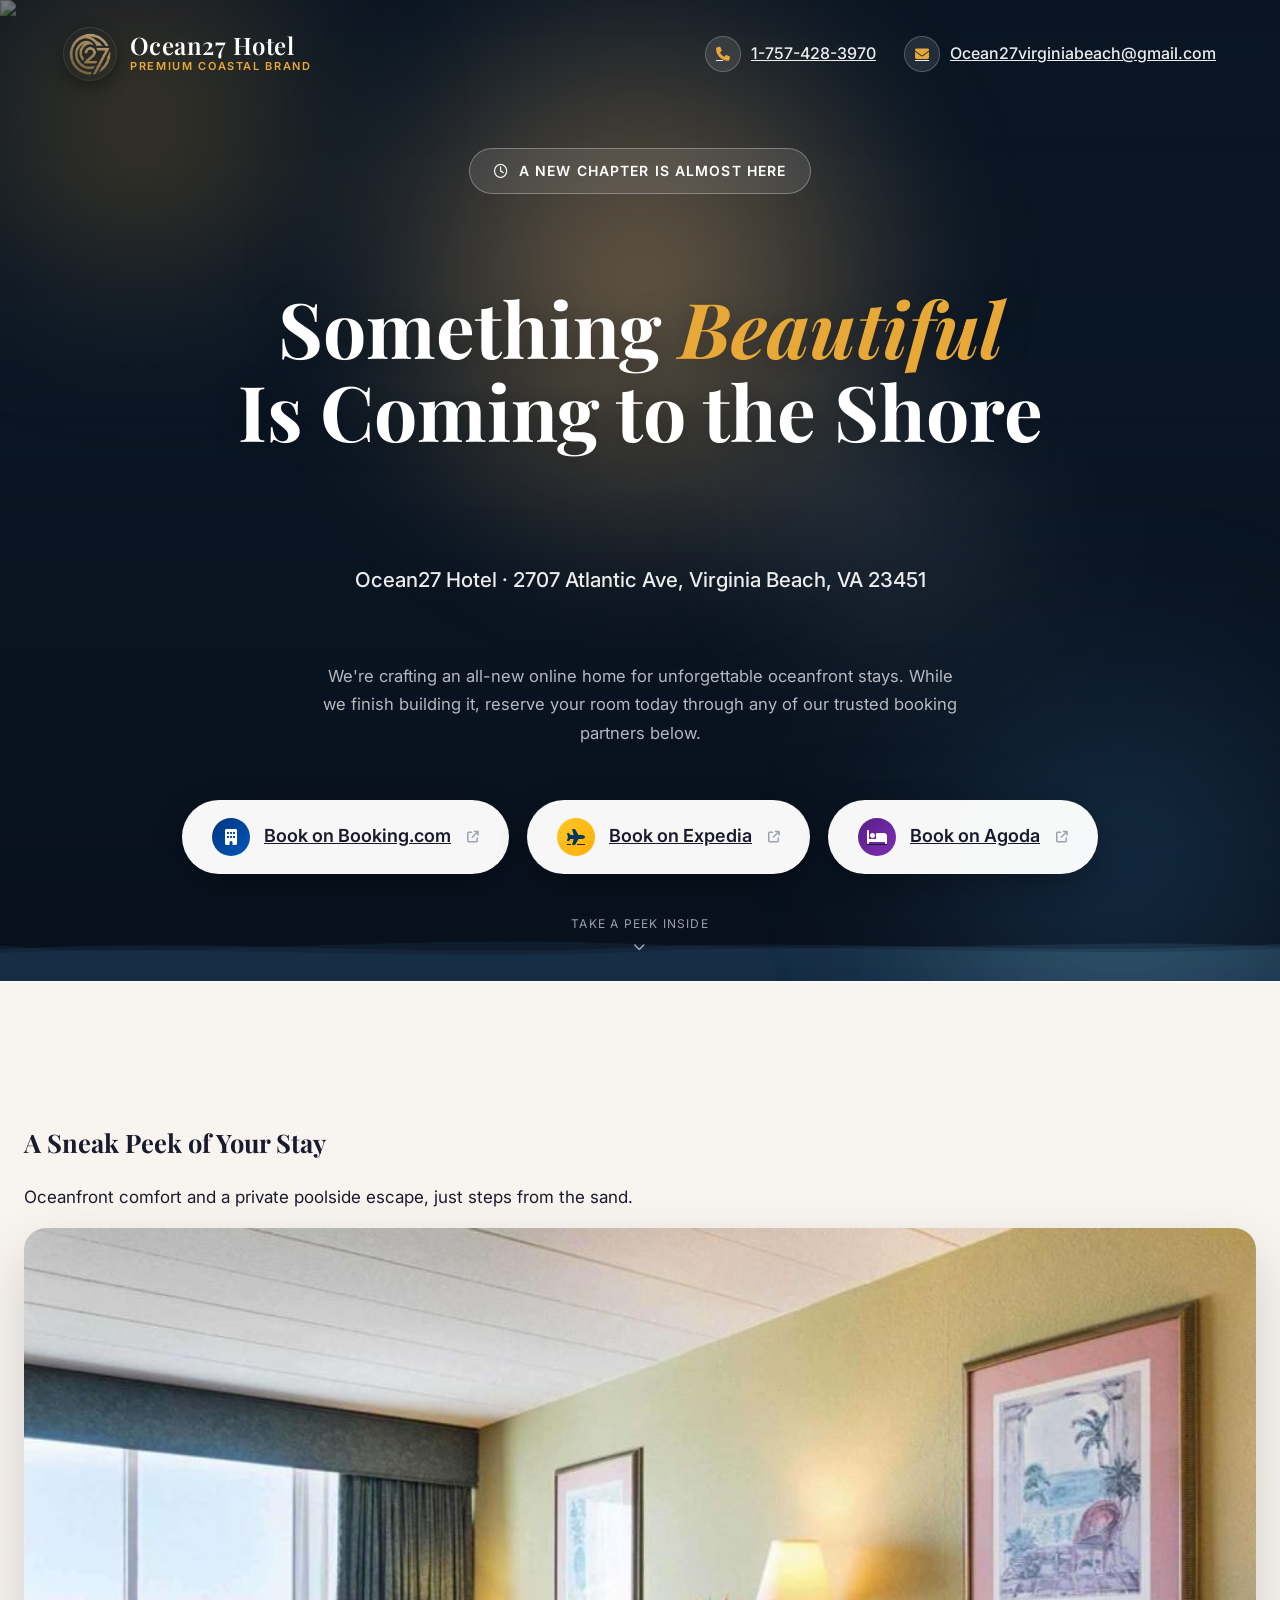
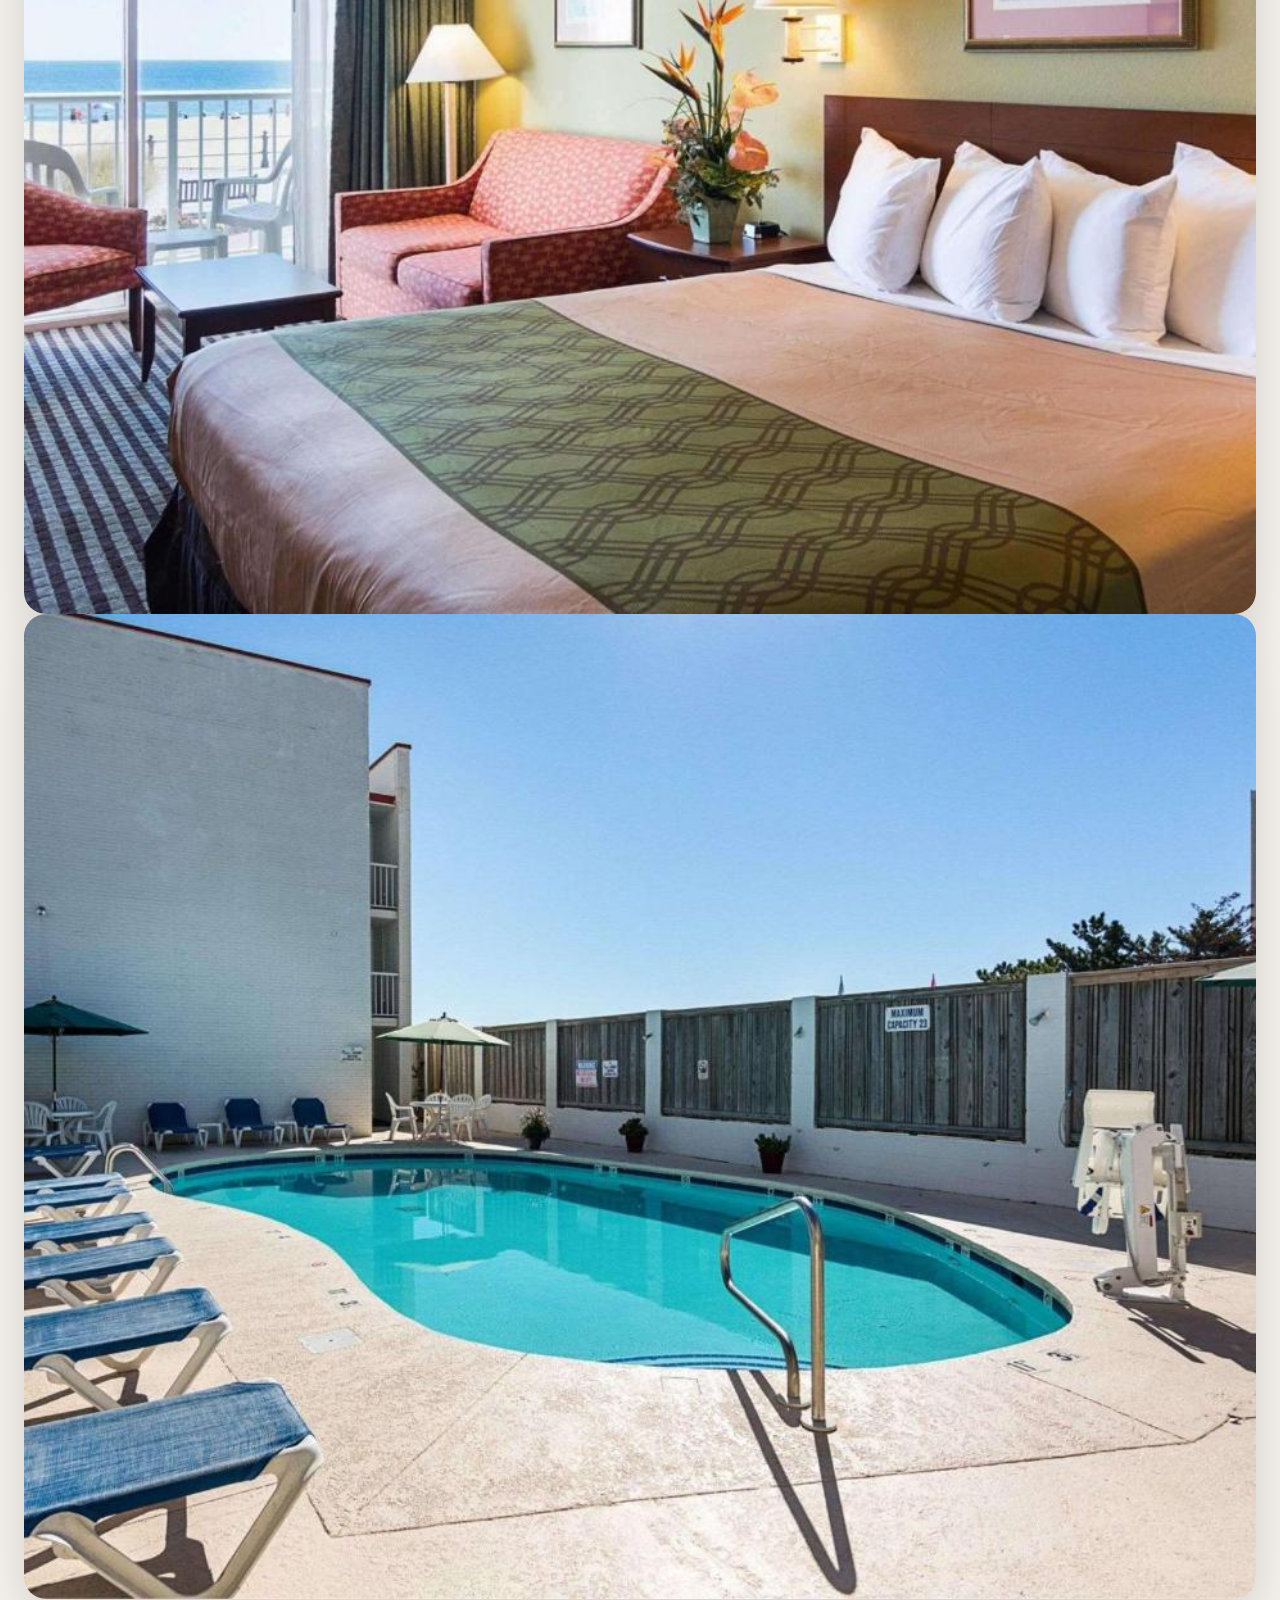
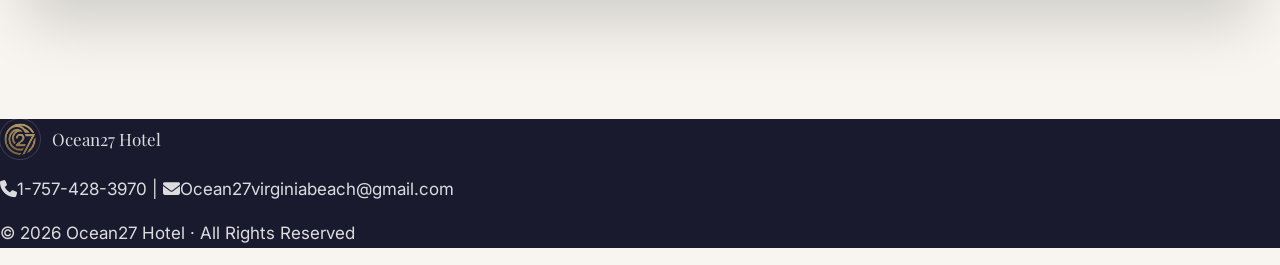
==== commit e3ff9721: "Add real photos, video hero, cursor light animation, SEO, and mobile polish - Real logo (transparent" ====
--- a/coming-soon.html
+++ b/coming-soon.html
@@ -11,7 +11,7 @@
   <link href="https://fonts.googleapis.com/css2?family=Playfair+Display:wght@500;600;700&family=Inter:wght@400;500;600;700&display=swap" rel="stylesheet">
   <link rel="stylesheet" href="https://cdnjs.cloudflare.com/ajax/libs/font-awesome/6.5.1/css/all.min.css">
   <script src="https://cdn.tailwindcss.com"></script>
-  <link rel="stylesheet" href="css/style.css">
+  <link rel="stylesheet" href="css/style.css?v=8">
 
   <style>
     html, body { overflow-x: hidden; max-width: 100%; }
--- a/css/style.css
+++ b/css/style.css
@@ -54,6 +54,25 @@
 
 html {
   scroll-behavior: smooth;
+  font-size: 17px;
+}
+
+#two-double-beds,
+#king-oceanfront,
+#room-list {
+  scroll-margin-top: 110px;
+}
+
+@media (max-width: 768px) {
+  html {
+    font-size: 16px;
+  }
+}
+
+@media (min-width: 1440px) {
+  html {
+    font-size: 18.5px;
+  }
 }
 
 body {
@@ -61,6 +80,7 @@
   color: var(--dark);
   background: var(--sand);
   margin: 0;
+  line-height: 1.6;
 }
 
 h1, h2, h3, h4,
@@ -107,7 +127,7 @@
 
 .nav-link {
   position: relative;
-  font-size: 16px;
+  font-size: 18px;
   font-weight: 500;
   color: var(--dark);
   padding: 8px 3px;
@@ -146,6 +166,8 @@
 }
 
 .btn {
+  position: relative;
+  z-index: 1;
   display: inline-flex;
   align-items: center;
   gap: 10px;
@@ -176,6 +198,14 @@
   transform: scale(0.97);
 }
 
+@media (max-width: 420px) {
+  .btn {
+    padding: 13px 16px;
+    font-size: 13px;
+    white-space: nowrap;
+  }
+}
+
 .btn-gold {
   background: var(--gold);
   color: var(--dark);
@@ -199,18 +229,10 @@
 }
 
 .btn-icon {
-  width: 30px;
-  height: 30px;
-  border-radius: 50%;
-  background: rgba(0, 0, 0, 0.08);
   display: inline-flex;
   align-items: center;
   justify-content: center;
   transition: transform 450ms var(--ease-fluid);
-}
-
-.btn-gold .btn-icon {
-  background: rgba(0, 0, 0, 0.12);
 }
 
 .btn:hover .btn-icon {
@@ -291,12 +313,43 @@
   width: 100%;
   height: 100%;
   object-fit: cover;
+  animation: heroPan 30s ease-in-out infinite alternate;
+  will-change: transform;
+}
+
+@keyframes heroPan {
+  0%   { transform: scale(1) translate(0, 0); }
+  100% { transform: scale(1.06) translate(-1%, -1%); }
+}
+
+@media (prefers-reduced-motion: reduce) {
+  .hero-media { animation: none; }
 }
 
 .hero-overlay {
   position: absolute;
   inset: 0;
   background: linear-gradient(to bottom, rgba(0,0,0,0.15) 0%, rgba(0,0,0,0.45) 55%, rgba(0,0,0,0.8) 88%, rgba(0,0,0,0.92) 100%);
+}
+
+/* ---------- Site-wide cursor light leak ---------- */
+#siteLight {
+  position: fixed;
+  inset: 0;
+  z-index: 9999;
+  pointer-events: none;
+  opacity: 0;
+  transition: opacity 700ms var(--ease-fluid);
+  mix-blend-mode: soft-light;
+  background:
+    radial-gradient(circle 380px at var(--lx, 50%) var(--ly, 40%), rgba(232, 168, 56, 0.55) 0%, rgba(232, 168, 56, 0.18) 38%, rgba(232, 168, 56, 0) 72%),
+    radial-gradient(circle 700px at var(--lx, 50%) var(--ly, 40%), rgba(255, 255, 255, 0.10) 0%, rgba(255, 255, 255, 0) 70%);
+}
+
+#siteLight.active { opacity: 1; }
+
+@media (prefers-reduced-motion: reduce), (hover: none) {
+  #siteLight { display: none; }
 }
 
 .hero-badge {
@@ -364,6 +417,22 @@
   border-color: var(--gold);
 }
 
+/* ---------- Intent glow: highlights the field the user is actively using ---------- */
+.field-glow {
+  position: relative;
+  border-radius: 14px;
+  transition: box-shadow 350ms var(--ease-fluid);
+}
+
+.field-glow.active {
+  box-shadow: 0 0 0 4px rgba(232, 168, 56, 0.18), 0 0 28px 4px rgba(232, 168, 56, 0.35);
+}
+
+.field-glow.active .field-input,
+.field-glow.active #dateRangeBtn {
+  border-color: var(--gold);
+}
+
 /* ---------- Score badge ---------- */
 .score-badge {
   display: inline-flex;
@@ -481,10 +550,10 @@
 .pill {
   display: inline-flex;
   align-items: center;
-  gap: 8px;
+  gap: 10px;
   border-radius: 50px;
-  padding: 8px 16px;
-  font-size: 13px;
+  padding: 12px 22px;
+  font-size: 16px;
   font-weight: 500;
   background: rgba(26, 60, 94, 0.06);
   color: var(--blue);
@@ -682,3 +751,162 @@
     padding: 64px 0;
   }
 }
+
+/* ---------- Booking Modal ---------- */
+.booking-modal {
+  position: fixed;
+  inset: 0;
+  z-index: 200;
+  display: none;
+  align-items: center;
+  justify-content: center;
+  padding: 20px;
+}
+
+.booking-modal.open {
+  display: flex;
+}
+
+.booking-modal-backdrop {
+  position: absolute;
+  inset: 0;
+  background: rgba(26, 26, 46, 0.6);
+  backdrop-filter: blur(4px);
+}
+
+.booking-modal-card {
+  position: relative;
+  background: #fff;
+  border-radius: 20px;
+  max-width: 540px;
+  width: 100%;
+  max-height: 90vh;
+  overflow-y: auto;
+  padding: 32px;
+  box-shadow: 0 30px 60px -20px rgba(0, 0, 0, 0.4);
+}
+
+.booking-modal-close {
+  position: absolute;
+  top: 16px;
+  right: 16px;
+  width: 36px;
+  height: 36px;
+  border-radius: 50%;
+  background: rgba(0, 0, 0, 0.06);
+  display: flex;
+  align-items: center;
+  justify-content: center;
+  color: var(--dark);
+  transition: background 200ms;
+}
+
+.booking-modal-close:hover {
+  background: rgba(0, 0, 0, 0.12);
+}
+
+.booking-steps {
+  display: flex;
+  gap: 8px;
+  margin-bottom: 20px;
+  flex-wrap: wrap;
+}
+
+.booking-step {
+  font-size: 12px;
+  font-weight: 600;
+  letter-spacing: 0.03em;
+  text-transform: uppercase;
+  color: #9ca3af;
+  padding: 6px 12px;
+  border-radius: 999px;
+  background: #f3f4f6;
+}
+
+.booking-step.active {
+  color: var(--dark);
+  background: var(--gold);
+}
+
+.booking-demo-banner {
+  background: rgba(232, 168, 56, 0.12);
+  border: 1px solid rgba(232, 168, 56, 0.35);
+  color: var(--blue);
+  font-size: 13px;
+  padding: 10px 14px;
+  border-radius: 10px;
+  margin-bottom: 20px;
+}
+
+/* ---------- Room Photo Carousel ---------- */
+.room-carousel {
+  position: relative;
+  overflow: hidden;
+  cursor: pointer;
+}
+
+.room-carousel-track {
+  display: flex;
+  height: 100%;
+  transition: transform 450ms var(--ease-fluid);
+}
+
+.room-carousel-track img {
+  width: 100%;
+  flex: 0 0 100%;
+  height: 100%;
+  object-fit: cover;
+}
+
+.room-carousel-arrow {
+  position: absolute;
+  top: 50%;
+  transform: translateY(-50%);
+  width: 36px;
+  height: 36px;
+  border-radius: 50%;
+  background: rgba(0, 0, 0, 0.35);
+  color: #fff;
+  display: flex;
+  align-items: center;
+  justify-content: center;
+  z-index: 2;
+  transition: background 200ms;
+}
+
+.room-carousel-arrow:hover {
+  background: var(--gold);
+  color: var(--dark);
+}
+
+.room-carousel-arrow.prev {
+  left: 10px;
+}
+
+.room-carousel-arrow.next {
+  right: 10px;
+}
+
+.room-carousel-dots {
+  position: absolute;
+  bottom: 10px;
+  left: 0;
+  right: 0;
+  display: flex;
+  justify-content: center;
+  gap: 6px;
+  z-index: 2;
+}
+
+.room-carousel-dot {
+  width: 7px;
+  height: 7px;
+  border-radius: 50%;
+  background: rgba(255, 255, 255, 0.55);
+  transition: background 200ms, transform 200ms;
+}
+
+.room-carousel-dot.active {
+  background: var(--gold);
+  transform: scale(1.3);
+}
